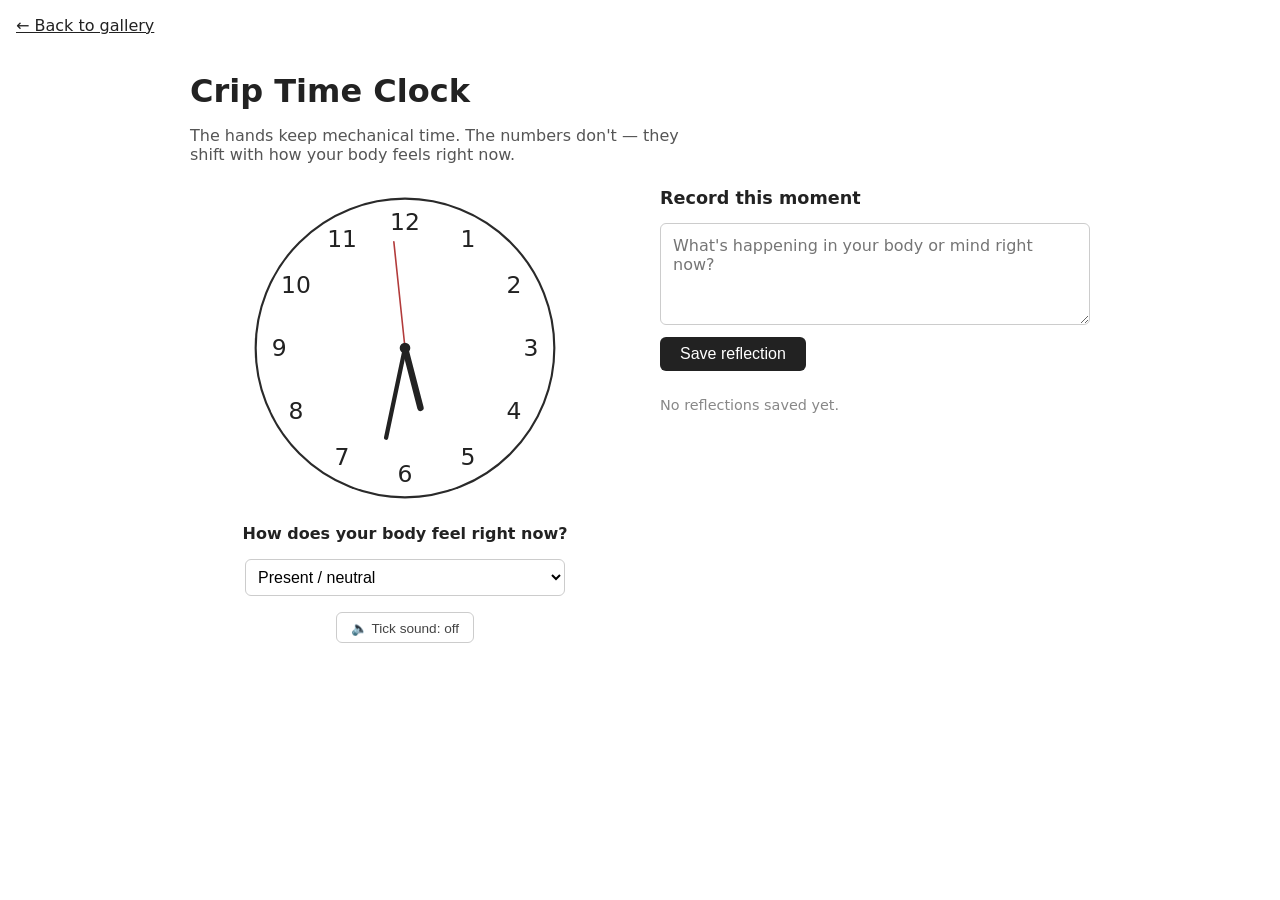
==== crip-time-clock/index.html @ dd4b1b23 "Runnable prototypes for the redesign of productivity tools, the Crip Time Clock, and The Shredder." ====
<!DOCTYPE html>
<html lang="en">
<head>
  <meta charset="UTF-8">
  <meta name="viewport" content="width=device-width, initial-scale=1.0">
  <title>Prototype 1 — Crip Time Clock</title>
  <link rel="stylesheet" href="style.css">
</head>
<body>
  <a class="back-link" href="../index.html">&larr; Back to gallery</a>

  <main>
    <h1>Crip Time Clock</h1>
    <p class="intro">The hands keep mechanical time. The numbers don't — they shift with how your body feels right now.</p>

    <div class="layout">
      <section class="clock-panel">
        <div class="clock-wrap">
          <svg id="clock-face" viewBox="0 0 300 300" role="img" aria-label="Analog clock whose numerals are shaped by the selected bodily feeling">
            <circle class="face" cx="150" cy="150" r="140"></circle>
            <g id="numerals"></g>
            <line id="hour-hand" class="hand hour-hand" x1="150" y1="150" x2="150" y2="92"></line>
            <line id="minute-hand" class="hand minute-hand" x1="150" y1="150" x2="150" y2="64"></line>
            <line id="second-hand" class="hand second-hand" x1="150" y1="150" x2="150" y2="50"></line>
            <circle class="hub" cx="150" cy="150" r="5"></circle>
          </svg>
        </div>

        <label for="feeling-select">How does your body feel right now?</label>
        <select id="feeling-select"></select>

        <button type="button" id="sound-toggle" class="sound-toggle" aria-pressed="false">🔈 Tick sound: off</button>
      </section>

      <section class="reflection-panel">
        <h2>Record this moment</h2>
        <form id="reflection-form">
          <textarea id="reflection-text" rows="4" placeholder="What's happening in your body or mind right now?"></textarea>
          <button type="submit">Save reflection</button>
        </form>
        <ol id="reflection-log" class="reflection-log"></ol>
      </section>
    </div>
  </main>

  <script src="script.js"></script>
</body>
</html>
---- crip-time-clock/style.css ----
/* Prototype 1 — Crip Time Clock */

body {
  margin: 0;
  font-family: system-ui, sans-serif;
  color: #222;
}

.back-link {
  display: inline-block;
  padding: 1rem;
  color: inherit;
}

main {
  padding: 0 2rem 3rem;
  max-width: 900px;
  margin: 0 auto;
}

h1 {
  margin-bottom: 0.25rem;
}

.intro {
  color: #555;
  max-width: 50ch;
}

.layout {
  display: flex;
  flex-wrap: wrap;
  gap: 2.5rem;
  align-items: flex-start;
  margin-top: 1.5rem;
}

/* --- Clock --- */

.clock-panel {
  flex: 1 1 320px;
  display: flex;
  flex-direction: column;
  align-items: center;
  gap: 1rem;
}

.clock-wrap {
  width: 100%;
  max-width: 320px;
}

#clock-face {
  width: 100%;
  height: auto;
  display: block;
}

.face {
  fill: #fff;
  stroke: #2a2a2a;
  stroke-width: 2;
}

.numeral {
  font-size: 22px;
  fill: #222;
  text-anchor: middle;
  dominant-baseline: central;
  transform-box: fill-box;
  transform-origin: center;
  transition: transform 0.6s ease, opacity 0.6s ease;
}

.hand {
  stroke: #222;
  stroke-linecap: round;
}

.hour-hand {
  stroke-width: 6;
}

.minute-hand {
  stroke-width: 4;
}

.second-hand {
  stroke-width: 1.5;
  stroke: #b23b3b;
}

.hub {
  fill: #222;
}

.clock-panel label {
  font-weight: 600;
}

.clock-panel select {
  width: 100%;
  max-width: 320px;
  padding: 0.5rem;
  font-size: 1rem;
  border: 1px solid #ccc;
  border-radius: 6px;
  background: #fff;
}

.sound-toggle {
  font-size: 0.85rem;
  padding: 0.4rem 0.9rem;
  border: 1px solid #ccc;
  border-radius: 6px;
  background: #fff;
  color: #444;
  cursor: pointer;
}

.sound-toggle[aria-pressed="true"] {
  background: #222;
  color: #fff;
  border-color: #222;
}

/* --- Reflection panel --- */

.reflection-panel {
  flex: 1 1 320px;
}

.reflection-panel h2 {
  margin-top: 0;
  font-size: 1.1rem;
}

#reflection-form {
  display: flex;
  flex-direction: column;
  gap: 0.75rem;
}

#reflection-text {
  width: 100%;
  padding: 0.75rem;
  font-family: inherit;
  font-size: 1rem;
  border: 1px solid #ccc;
  border-radius: 6px;
  resize: vertical;
  box-sizing: border-box;
}

#reflection-form button {
  align-self: flex-start;
  padding: 0.5rem 1.25rem;
  font-size: 1rem;
  border: none;
  border-radius: 6px;
  background: #222;
  color: #fff;
  cursor: pointer;
}

#reflection-form button:hover {
  background: #444;
}

.reflection-log {
  list-style: none;
  margin: 1.5rem 0 0;
  padding: 0;
}

.reflection-log li {
  border-bottom: 1px solid #eee;
  padding: 0.75rem 0;
}

.reflection-log .entry-meta {
  display: block;
  font-size: 0.85rem;
  color: #666;
  margin-bottom: 0.25rem;
}

.reflection-log .entry-feeling {
  font-weight: 600;
  color: #222;
}

.reflection-log .entry-text {
  margin: 0;
  white-space: pre-wrap;
}

.reflection-log:empty::before {
  content: "No reflections saved yet.";
  color: #888;
  font-size: 0.9rem;
}
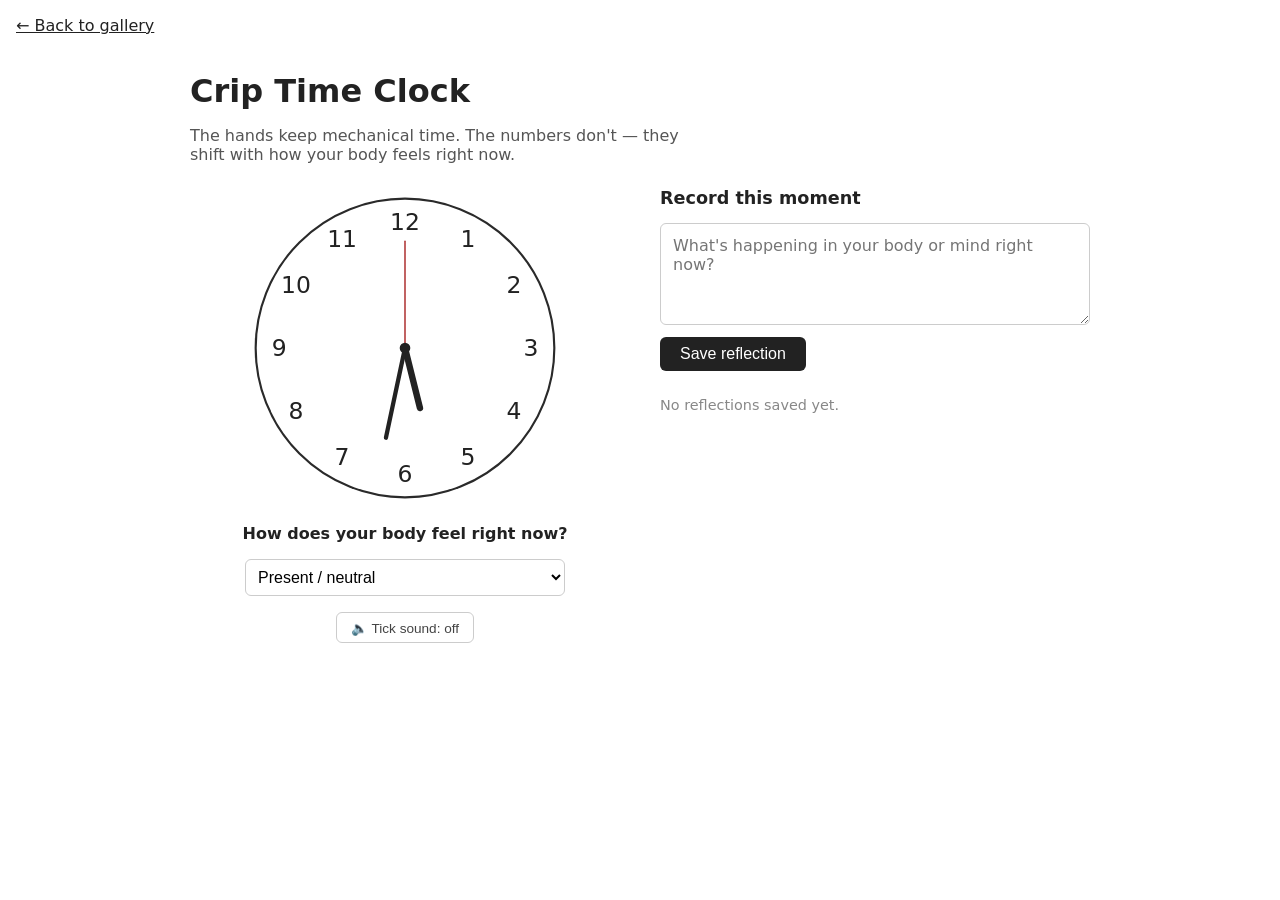
==== commit 94968d97: "Finish first draft" ====
--- a/crip-time-clock/index.html
+++ b/crip-time-clock/index.html
@@ -3,7 +3,7 @@
 <head>
   <meta charset="UTF-8">
   <meta name="viewport" content="width=device-width, initial-scale=1.0">
-  <title>Prototype 1 — Crip Time Clock</title>
+  <title>Crip Time Clock</title>
   <link rel="stylesheet" href="style.css">
 </head>
 <body>
--- a/crip-time-clock/style.css
+++ b/crip-time-clock/style.css
@@ -1,4 +1,4 @@
-/* Prototype 1 — Crip Time Clock */
+/* Crip Time Clock */
 
 body {
   margin: 0;
